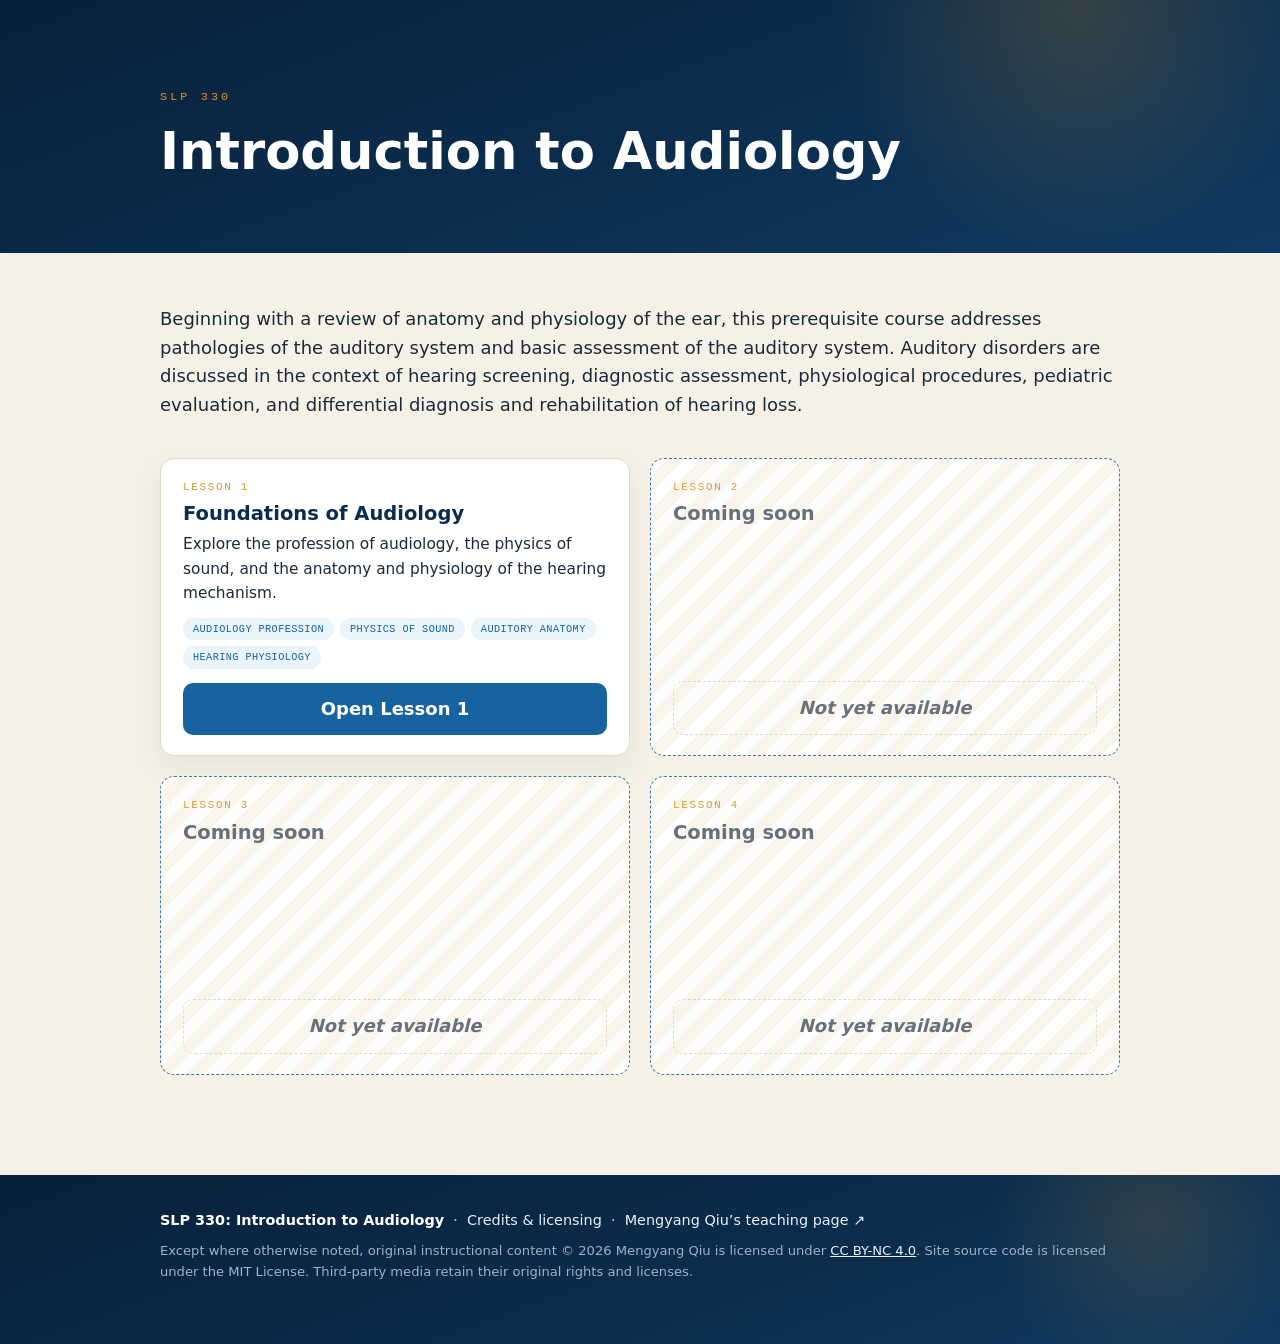
==== index.html @ 19ee7811 "update" ====
<!DOCTYPE html>
<html lang="en">
<head>
<meta charset="utf-8">
<meta name="viewport" content="width=device-width, initial-scale=1">
<title>Intro to Audiology</title>
<meta name="description" content="Open, self-paced study guides for SLP 330: Introduction to Audiology. Ungraded review resources; required coursework is in Moodle.">
<link rel="stylesheet" href="assets/css/course-home.css">
</head>
<body>
<a class="skip" href="#main">Skip to content</a>

<header class="site-header">
  <div class="container">
    <span class="eyebrow">SLP 330</span>
    <h1>Introduction to Audiology</h1>
  </div>
</header>

<main id="main">
  <div class="container">

    <section class="intro" aria-labelledby="intro-h">
      <h2 id="intro-h" class="visually-hidden">About this course</h2>
      <p>Beginning with a review of anatomy and physiology of the ear, this prerequisite course addresses pathologies of the auditory system and basic assessment of the auditory system. Auditory disorders are discussed in the context of hearing screening, diagnostic assessment, physiological procedures, pediatric evaluation, and differential diagnosis and rehabilitation of hearing loss.</p>
    </section>

    <section class="lessons" aria-label="Lessons">
      <div class="card-grid">

        <article class="lcard">
          <span class="lnum">Lesson 1</span>
          <h3>Foundations of Audiology</h3>
          <p class="ldesc">Explore the profession of audiology, the physics of sound, and the anatomy and physiology of the hearing mechanism.</p>
          <ul class="ltopics" aria-label="Topics">
            <li>Audiology profession</li>
            <li>Physics of sound</li>
            <li>Auditory anatomy</li>
            <li>Hearing physiology</li>
          </ul>
          <a class="lcard-action" href="l1/">Open Lesson 1</a>
        </article>

        <article class="lcard soon" aria-label="Lesson 2 — coming soon">
          <span class="lnum">Lesson 2</span>
          <h3>Coming soon</h3>
          <span class="lcard-action disabled" aria-disabled="true">Not yet available</span>
        </article>

        <article class="lcard soon" aria-label="Lesson 3 — coming soon">
          <span class="lnum">Lesson 3</span>
          <h3>Coming soon</h3>
          <span class="lcard-action disabled" aria-disabled="true">Not yet available</span>
        </article>

        <article class="lcard soon" aria-label="Lesson 4 — coming soon">
          <span class="lnum">Lesson 4</span>
          <h3>Coming soon</h3>
          <span class="lcard-action disabled" aria-disabled="true">Not yet available</span>
        </article>

      </div>
    </section>

  </div>
</main>

<footer class="site-footer">
  <div class="container">
    <p class="foot-links"><strong>SLP 330: Introduction to Audiology</strong> &nbsp;&middot;&nbsp; <a href="credits.html">Credits &amp; licensing</a> &nbsp;&middot;&nbsp; <a href="https://mengyang.dev/teaching/">Mengyang Qiu&rsquo;s teaching page &#8599;</a></p>
    <p class="foot-notice">Except where otherwise noted, original instructional content &copy; 2026 Mengyang Qiu is licensed under <a href="https://creativecommons.org/licenses/by-nc/4.0/">CC BY-NC 4.0</a>. Site source code is licensed under the MIT License. Third-party media retain their original rights and licenses.</p>
  </div>
</footer>

</body>
</html>
---- assets/css/course-home.css ----
/* ============================================================
   SLP 330 — Course landing page (self-contained)
   Palette and feel adapted from the Lesson 1 study guide.
   No JavaScript required.
   ============================================================ */
:root{
  --deep-navy:#08203a; --navy:#0B2D4D; --blue-navy:#16639f; --muted-blue:#2E6F9E;
  --light-blue:#EAF4FB; --paper:#F6F1E6; --paper-2:#EFE7D6; --line:#E2D9C5;
  --white:#FFFFFF; --ink:#1b2a3a; --muted:#5d6675; --amber:#dc9329; --teal:#2f7077; --coral:#c0573f;
  --warn:#FBEEDB; --warn-border:#ECD2A0; --focus:#dc9329;
  --shadow:0 12px 30px rgba(20,40,70,.06); --shadow-l:0 1px 2px rgba(7,26,47,.06),0 10px 26px rgba(7,26,47,.10);
  --radius:14px; --maxw:1040px;
  --disp:-apple-system,BlinkMacSystemFont,"Segoe UI",system-ui,Roboto,"Helvetica Neue",Arial,sans-serif;
  --mono:ui-monospace,"SF Mono",Menlo,Consolas,"Cascadia Code","Segoe UI Mono",monospace;
}
*{box-sizing:border-box}
body{margin:0;background:var(--paper);color:var(--ink);font-family:var(--disp);line-height:1.6;
  font-size:clamp(16px,15px + .25vw,18px);-webkit-font-smoothing:antialiased}
h1,h2,h3{font-family:var(--disp);color:var(--navy);line-height:1.18;margin:0 0 .4em;font-weight:600}
p{margin:0 0 1em}
a{color:var(--blue-navy)}
.container{max-width:var(--maxw);margin:0 auto;padding:0 clamp(18px,4vw,40px)}
.skip{position:absolute;left:-999px;top:0;background:var(--deep-navy);color:#fff;padding:10px 16px;border-radius:0 0 8px 0;z-index:50}
.skip:focus{left:0}
:focus-visible{outline:3px solid var(--focus);outline-offset:2px;border-radius:6px}
.visually-hidden{position:absolute!important;width:1px;height:1px;padding:0;margin:-1px;overflow:hidden;clip:rect(0,0,0,0);white-space:nowrap;border:0}

/* header */
.site-header{position:relative;overflow:hidden;background:linear-gradient(160deg,#08203a,#0B2D4D 52%,#103a61);color:#eaf1f8;
  padding:clamp(40px,7vw,80px) 0 clamp(34px,5vw,56px)}
.site-header::after{content:"";position:absolute;right:-6%;bottom:-14%;width:min(56vw,560px);height:min(56vw,560px);
  background:radial-gradient(circle at 50% 50%,rgba(220,147,41,.20),transparent 62%);pointer-events:none}
.site-header .container{position:relative;z-index:1}
.site-header .eyebrow{display:inline-block;font-family:var(--mono);font-size:.74rem;letter-spacing:.26em;
  text-transform:uppercase;color:var(--amber);margin:0 0 14px}
.site-header h1{color:#fff;font-size:clamp(2rem,1.3rem + 3.4vw,3.2rem);margin:0 0 .3em}
.site-header .tagline{color:#cdd9e6;font-size:1.1rem;max-width:60ch;margin:0}

/* intro */
main{padding:clamp(28px,5vw,52px) 0}
.intro{max-width:none}
.notebar{background:var(--light-blue);border:1px solid var(--muted-blue);border-left:4px solid var(--muted-blue);
  border-radius:12px;padding:14px 18px;margin:18px 0 8px}
.notebar ul{margin:.3em 0 0;padding-left:1.1em}
.notebar li{margin:.2em 0}

/* lessons grid */
.lessons{margin-top:38px}
.lessons h2{font-size:1.5rem;margin-bottom:14px}
.card-grid{display:grid;gap:20px;grid-template-columns:repeat(2,1fr);grid-auto-rows:1fr}
@media (max-width:600px){.card-grid{grid-template-columns:1fr;grid-auto-rows:auto}}

.lcard{display:flex;flex-direction:column;background:var(--white);border:1px solid var(--line);
  border-radius:var(--radius);padding:20px 22px;box-shadow:var(--shadow)}
.lcard .lnum{font-family:var(--mono);font-size:.68rem;letter-spacing:.16em;text-transform:uppercase;color:var(--amber);margin-bottom:6px}
.lcard h3{font-size:1.22rem;margin:0 0 .35em}
.lcard .ldesc{color:var(--ink);font-size:.96rem;margin:0 0 12px}
.ltopics{list-style:none;display:flex;flex-wrap:wrap;gap:6px;margin:0 0 14px;padding:0}
.ltopics li{font-family:var(--mono);font-size:.64rem;letter-spacing:.04em;text-transform:uppercase;
  background:var(--light-blue);color:var(--blue-navy);border-radius:999px;padding:3px 10px}
.lmeta{display:flex;flex-wrap:wrap;gap:10px;align-items:center;margin:0 0 16px}
.status{font-family:var(--mono);font-size:.66rem;letter-spacing:.06em;text-transform:uppercase;border-radius:999px;padding:3px 10px}
.status.avail{background:#E9F4EE;color:#2f7d57;border:1px solid #2f7d57}
.status.soon-pill{background:var(--paper-2);color:var(--muted);border:1px solid var(--muted-blue)}
.lmeta .time{font-size:.84rem;color:var(--muted)}
.lcard-action{margin-top:auto;display:inline-flex;align-items:center;justify-content:center;gap:8px;
  background:var(--blue-navy);color:#fff;text-decoration:none;border-radius:10px;padding:12px 18px;font-weight:600;
  min-height:46px;transition:background .15s}
.lcard-action:hover{background:#12568b}

/* coming-soon variant: distinguished by dashed border + label + dimming, not color alone */
.lcard.soon{background:repeating-linear-gradient(135deg,#fff,#fff 12px,#faf6ec 12px,#faf6ec 24px);
  border:1px dashed var(--muted-blue);box-shadow:none;opacity:.92}
.lcard.soon h3{color:var(--muted)}
.lcard-action.disabled{margin-top:auto;display:inline-flex;align-items:center;justify-content:center;
  background:transparent;color:var(--muted);border:1px dashed var(--line);border-radius:10px;padding:12px 18px;
  font-weight:600;font-style:italic;cursor:not-allowed}

/* course navigation */
.course-nav{margin-top:42px;border-top:1px solid var(--line);padding-top:26px}
.course-nav h2{font-size:1.3rem}
.btn{display:inline-flex;align-items:center;gap:8px;background:var(--blue-navy);color:#fff;text-decoration:none;
  border-radius:10px;padding:11px 18px;font-weight:600;min-height:46px}
.btn:hover{background:#12568b}
.btn.sec{background:var(--paper-2);color:var(--navy);border:1px solid var(--line)}
.btn.sec:hover{background:#e6dcc6}
.course-nav .muted{color:var(--muted);font-size:.92rem;margin-top:6px}

/* footer */
.site-footer{position:relative;overflow:hidden;background:linear-gradient(160deg,#08203a,#0B2D4D 60%,#103a61);color:#cdd9e6;padding:34px 0 50px;margin-top:48px;font-size:.9rem}
.site-footer::after{content:"";position:absolute;right:-4%;bottom:-32%;width:min(42vw,360px);height:min(42vw,360px);
  background:radial-gradient(circle at 50% 50%,rgba(220,147,41,.16),transparent 64%);pointer-events:none}
.site-footer .container{position:relative;z-index:1}
.site-footer strong{color:#fff}
.site-footer a{color:#eaf1f8}
.site-footer .foot-links{margin:0 0 8px}
.site-footer .foot-links a{color:#eaf1f8;text-decoration:none}
.site-footer .foot-links a:hover{text-decoration:underline}
.foot-notice{font-size:.82rem;color:#9fb2c6;margin-top:8px}

/* credits & licensing page */
.credits-page main h3{margin-top:1.5em;font-size:1.18rem}
.credits-page .l-credits{padding-left:1.5em;border-left:2px solid var(--line);margin:.4em 0 0}
.credits-page main h4{font-family:var(--disp);color:var(--navy);font-weight:600;font-size:1.06em;margin:1.25em 0 .4em}
.credits-page .l-credits > h4:first-child{margin-top:.3em}
.credits-page main ul{margin:.2em 0 1.1em;padding-left:1.2em}
.credits-page main li{margin:.34em 0}

@media (prefers-reduced-motion:reduce){*{animation:none!important;transition:none!important}}
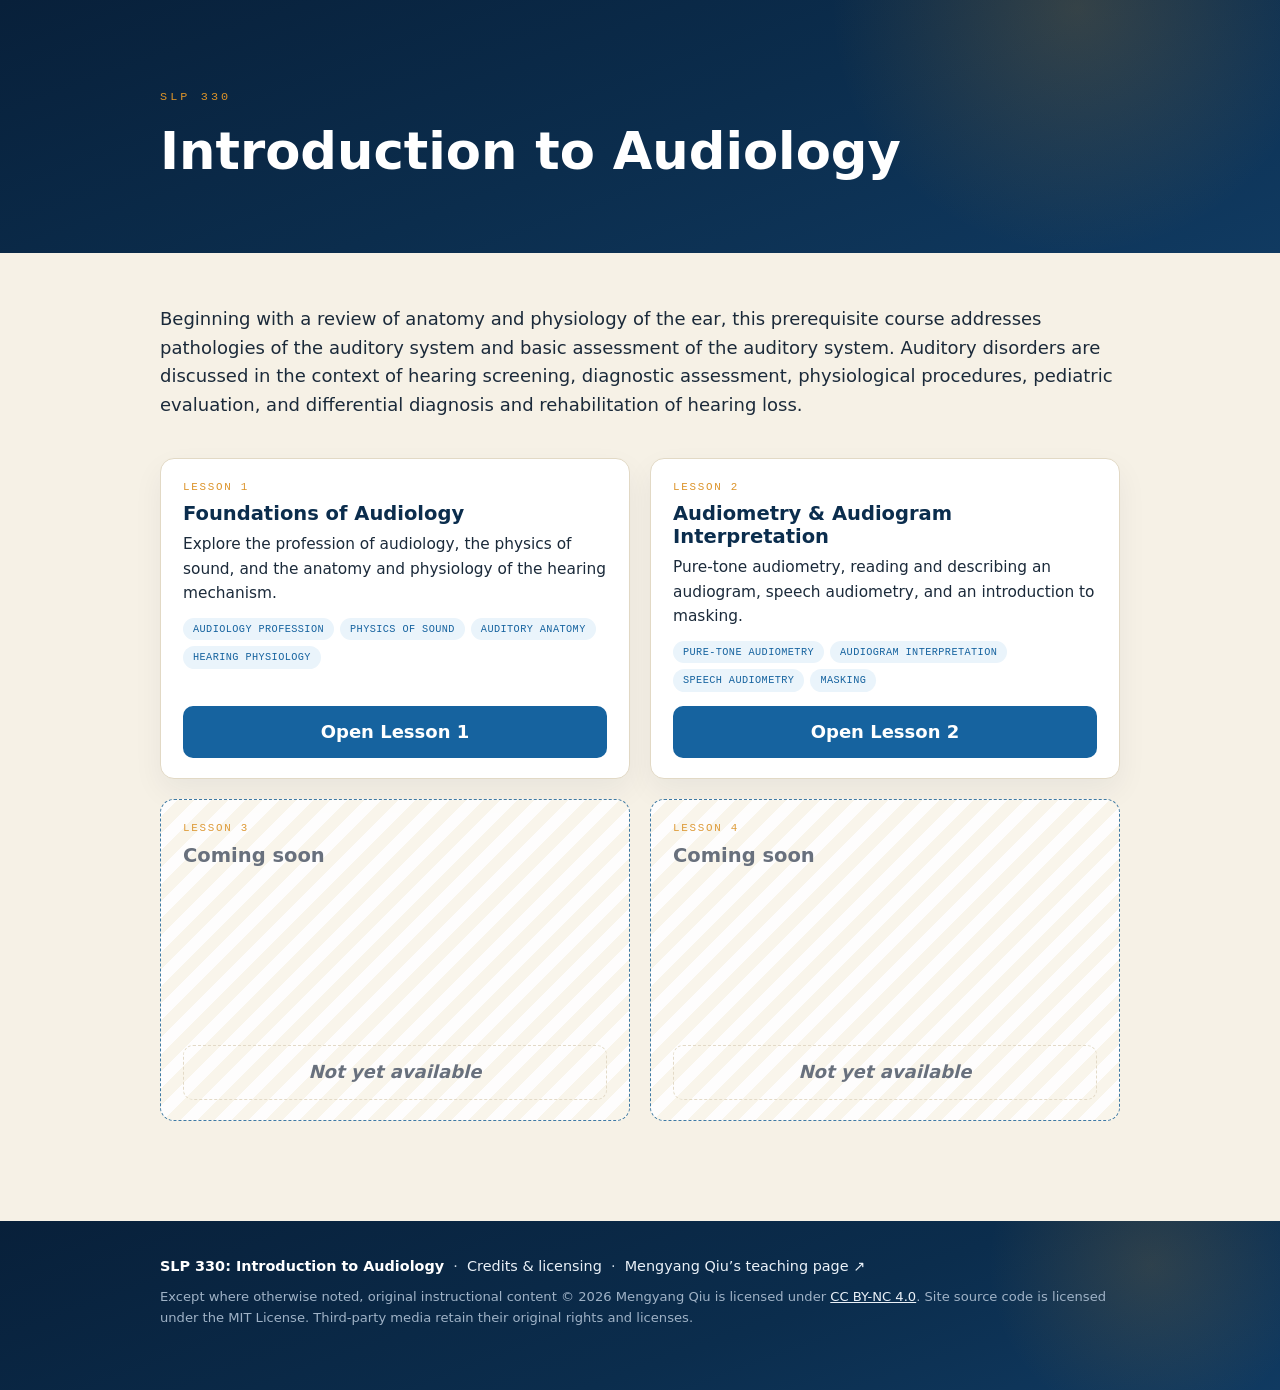
==== commit d70cb3e4: "update L2" ====
--- a/index.html
+++ b/index.html
@@ -4,7 +4,7 @@
 <meta charset="utf-8">
 <meta name="viewport" content="width=device-width, initial-scale=1">
 <title>Intro to Audiology</title>
-<meta name="description" content="Open, self-paced study guides for SLP 330: Introduction to Audiology. Ungraded review resources; required coursework is in Moodle.">
+<meta name="description" content="Open, self-paced study versions for SLP 330: Introduction to Audiology. Ungraded review resources; required coursework is in Moodle.">
 <link rel="stylesheet" href="assets/css/course-home.css">
 </head>
 <body>
@@ -41,10 +41,17 @@
           <a class="lcard-action" href="l1/">Open Lesson 1</a>
         </article>
 
-        <article class="lcard soon" aria-label="Lesson 2 — coming soon">
+        <article class="lcard">
           <span class="lnum">Lesson 2</span>
-          <h3>Coming soon</h3>
-          <span class="lcard-action disabled" aria-disabled="true">Not yet available</span>
+          <h3>Audiometry &amp; Audiogram Interpretation</h3>
+          <p class="ldesc">Pure-tone audiometry, reading and describing an audiogram, speech audiometry, and an introduction to masking.</p>
+          <ul class="ltopics" aria-label="Topics">
+            <li>Pure-tone audiometry</li>
+            <li>Audiogram interpretation</li>
+            <li>Speech audiometry</li>
+            <li>Masking</li>
+          </ul>
+          <a class="lcard-action" href="l2/">Open Lesson 2</a>
         </article>
 
         <article class="lcard soon" aria-label="Lesson 3 — coming soon">
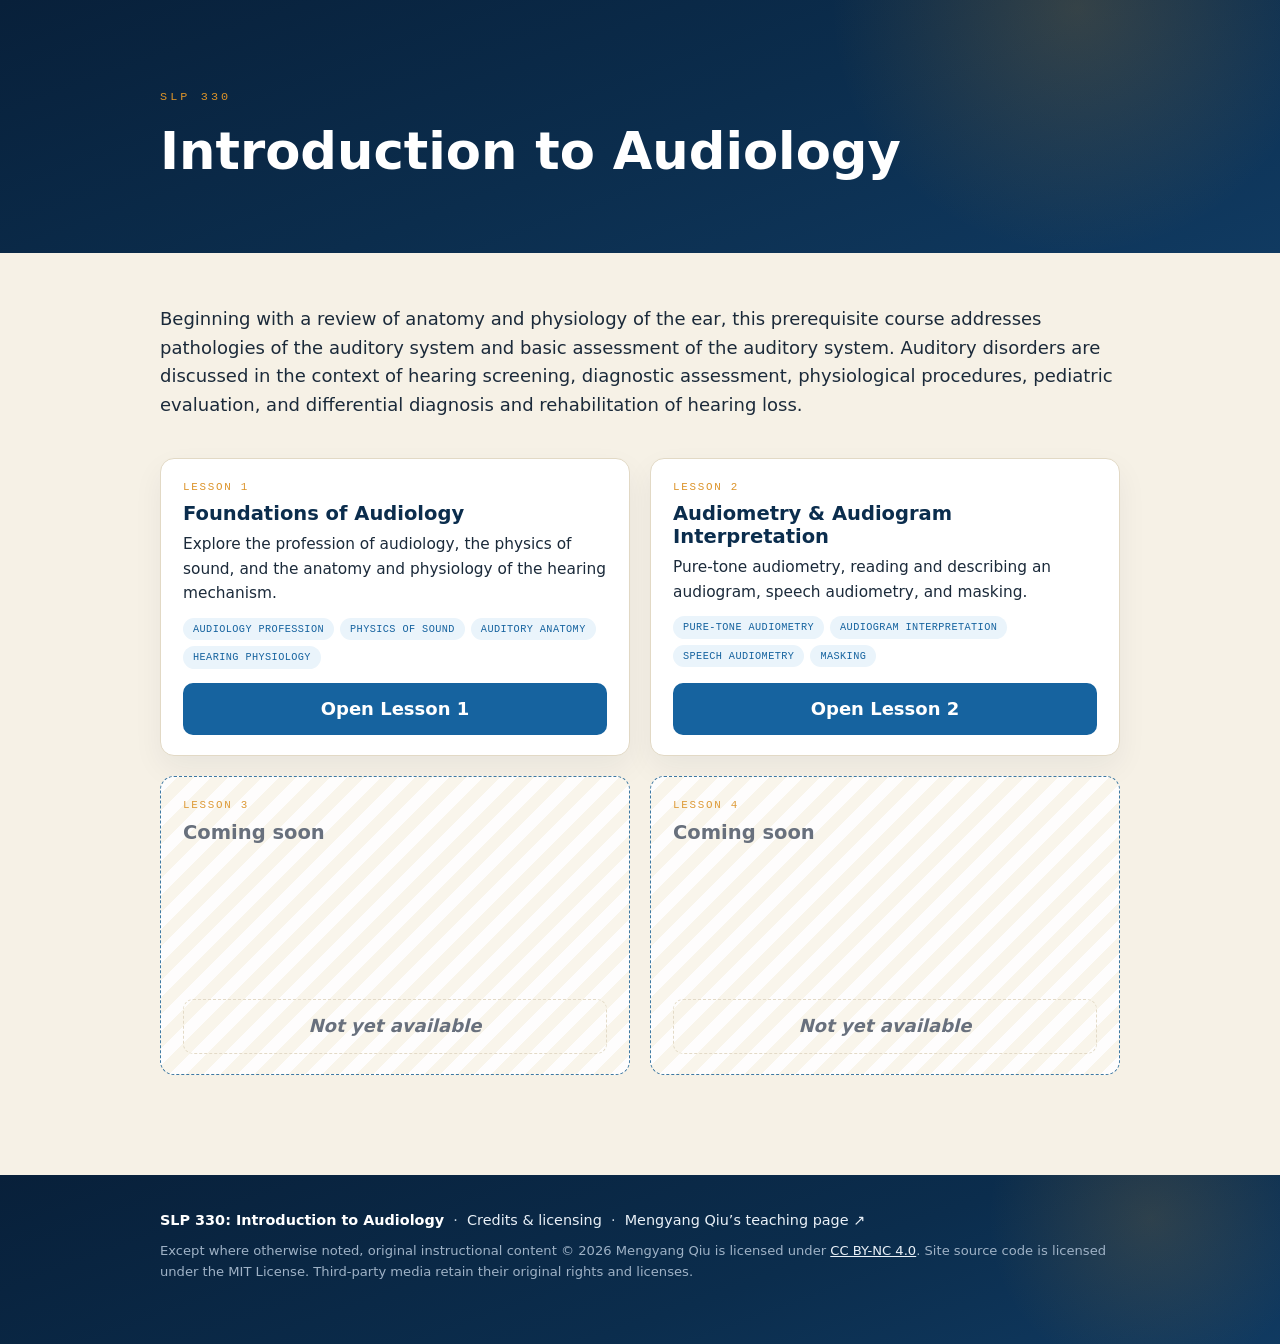
==== commit 2aa26a06: "Update index.html" ====
--- a/index.html
+++ b/index.html
@@ -44,7 +44,7 @@
         <article class="lcard">
           <span class="lnum">Lesson 2</span>
           <h3>Audiometry &amp; Audiogram Interpretation</h3>
-          <p class="ldesc">Pure-tone audiometry, reading and describing an audiogram, speech audiometry, and an introduction to masking.</p>
+          <p class="ldesc">Pure-tone audiometry, reading and describing an audiogram, speech audiometry, and masking.</p>
           <ul class="ltopics" aria-label="Topics">
             <li>Pure-tone audiometry</li>
             <li>Audiogram interpretation</li>
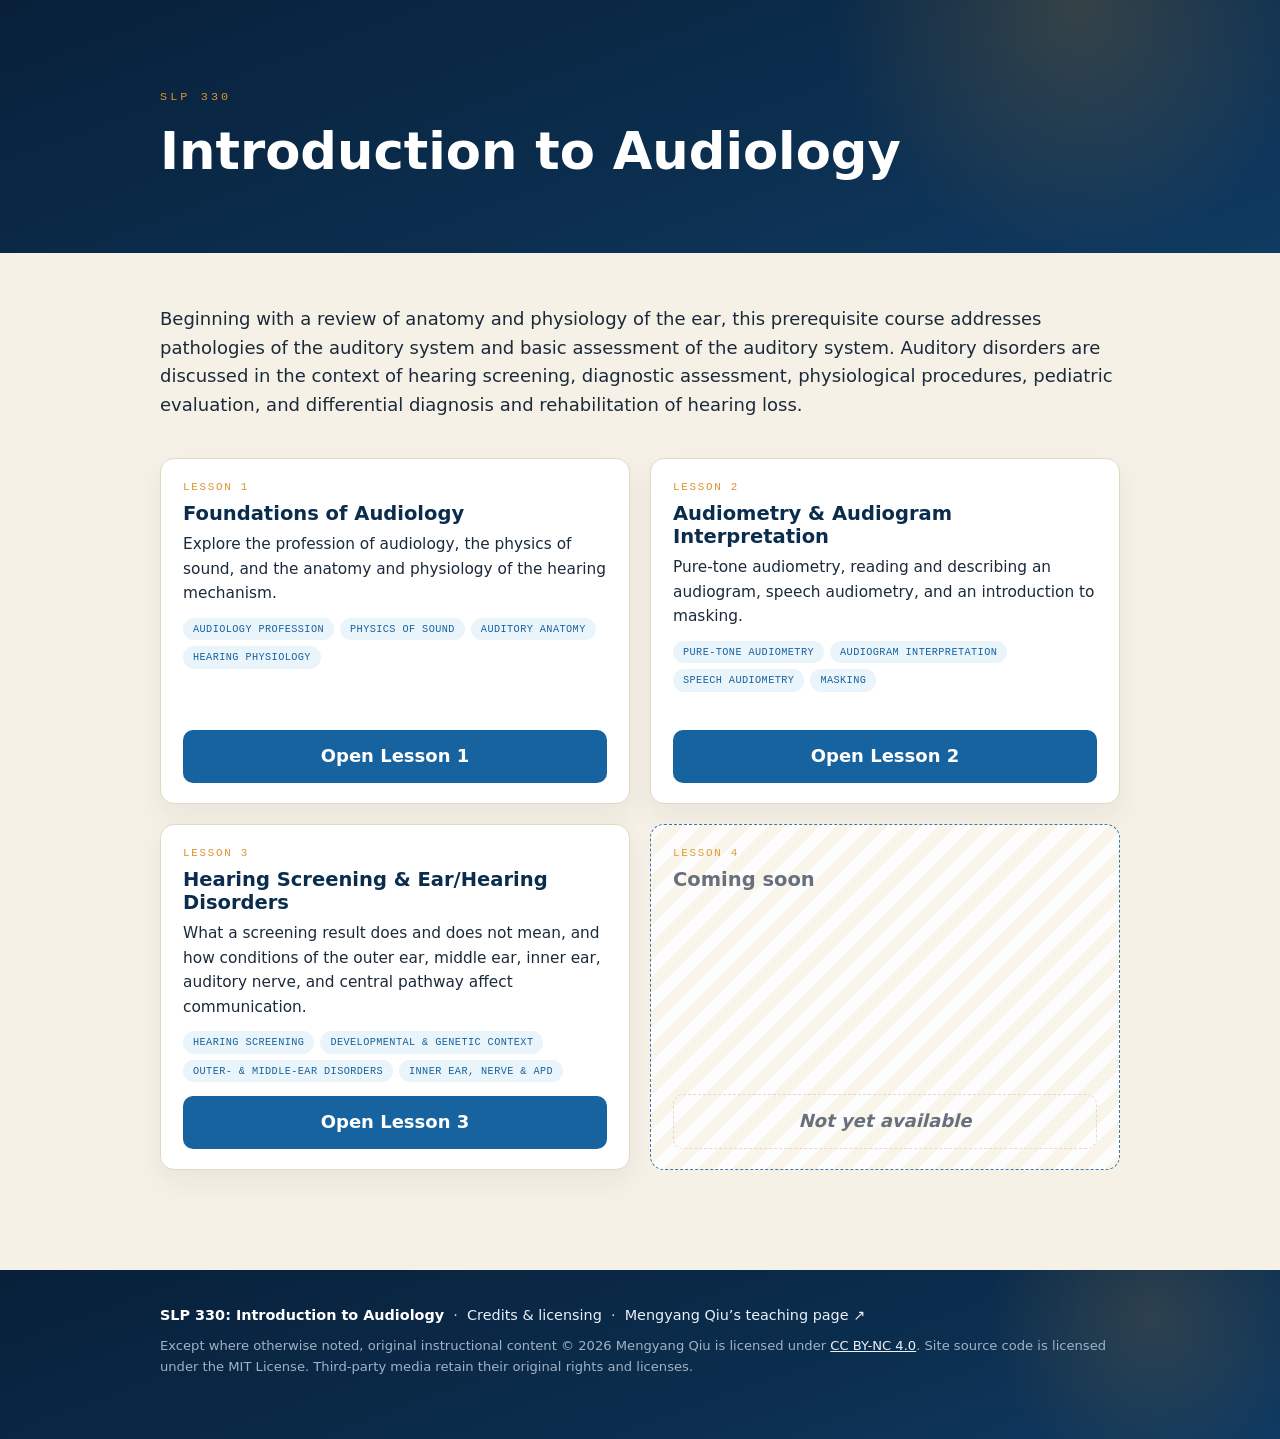
==== commit a381e0a1: "update" ====
--- a/index.html
+++ b/index.html
@@ -44,7 +44,7 @@
         <article class="lcard">
           <span class="lnum">Lesson 2</span>
           <h3>Audiometry &amp; Audiogram Interpretation</h3>
-          <p class="ldesc">Pure-tone audiometry, reading and describing an audiogram, speech audiometry, and masking.</p>
+          <p class="ldesc">Pure-tone audiometry, reading and describing an audiogram, speech audiometry, and an introduction to masking.</p>
           <ul class="ltopics" aria-label="Topics">
             <li>Pure-tone audiometry</li>
             <li>Audiogram interpretation</li>
@@ -54,10 +54,17 @@
           <a class="lcard-action" href="l2/">Open Lesson 2</a>
         </article>
 
-        <article class="lcard soon" aria-label="Lesson 3 — coming soon">
+        <article class="lcard">
           <span class="lnum">Lesson 3</span>
-          <h3>Coming soon</h3>
-          <span class="lcard-action disabled" aria-disabled="true">Not yet available</span>
+          <h3>Hearing Screening &amp; Ear/Hearing Disorders</h3>
+          <p class="ldesc">What a screening result does and does not mean, and how conditions of the outer ear, middle ear, inner ear, auditory nerve, and central pathway affect communication.</p>
+          <ul class="ltopics" aria-label="Topics">
+            <li>Hearing screening</li>
+            <li>Developmental &amp; genetic context</li>
+            <li>Outer- &amp; middle-ear disorders</li>
+            <li>Inner ear, nerve &amp; APD</li>
+          </ul>
+          <a class="lcard-action" href="l3/">Open Lesson 3</a>
         </article>
 
         <article class="lcard soon" aria-label="Lesson 4 — coming soon">
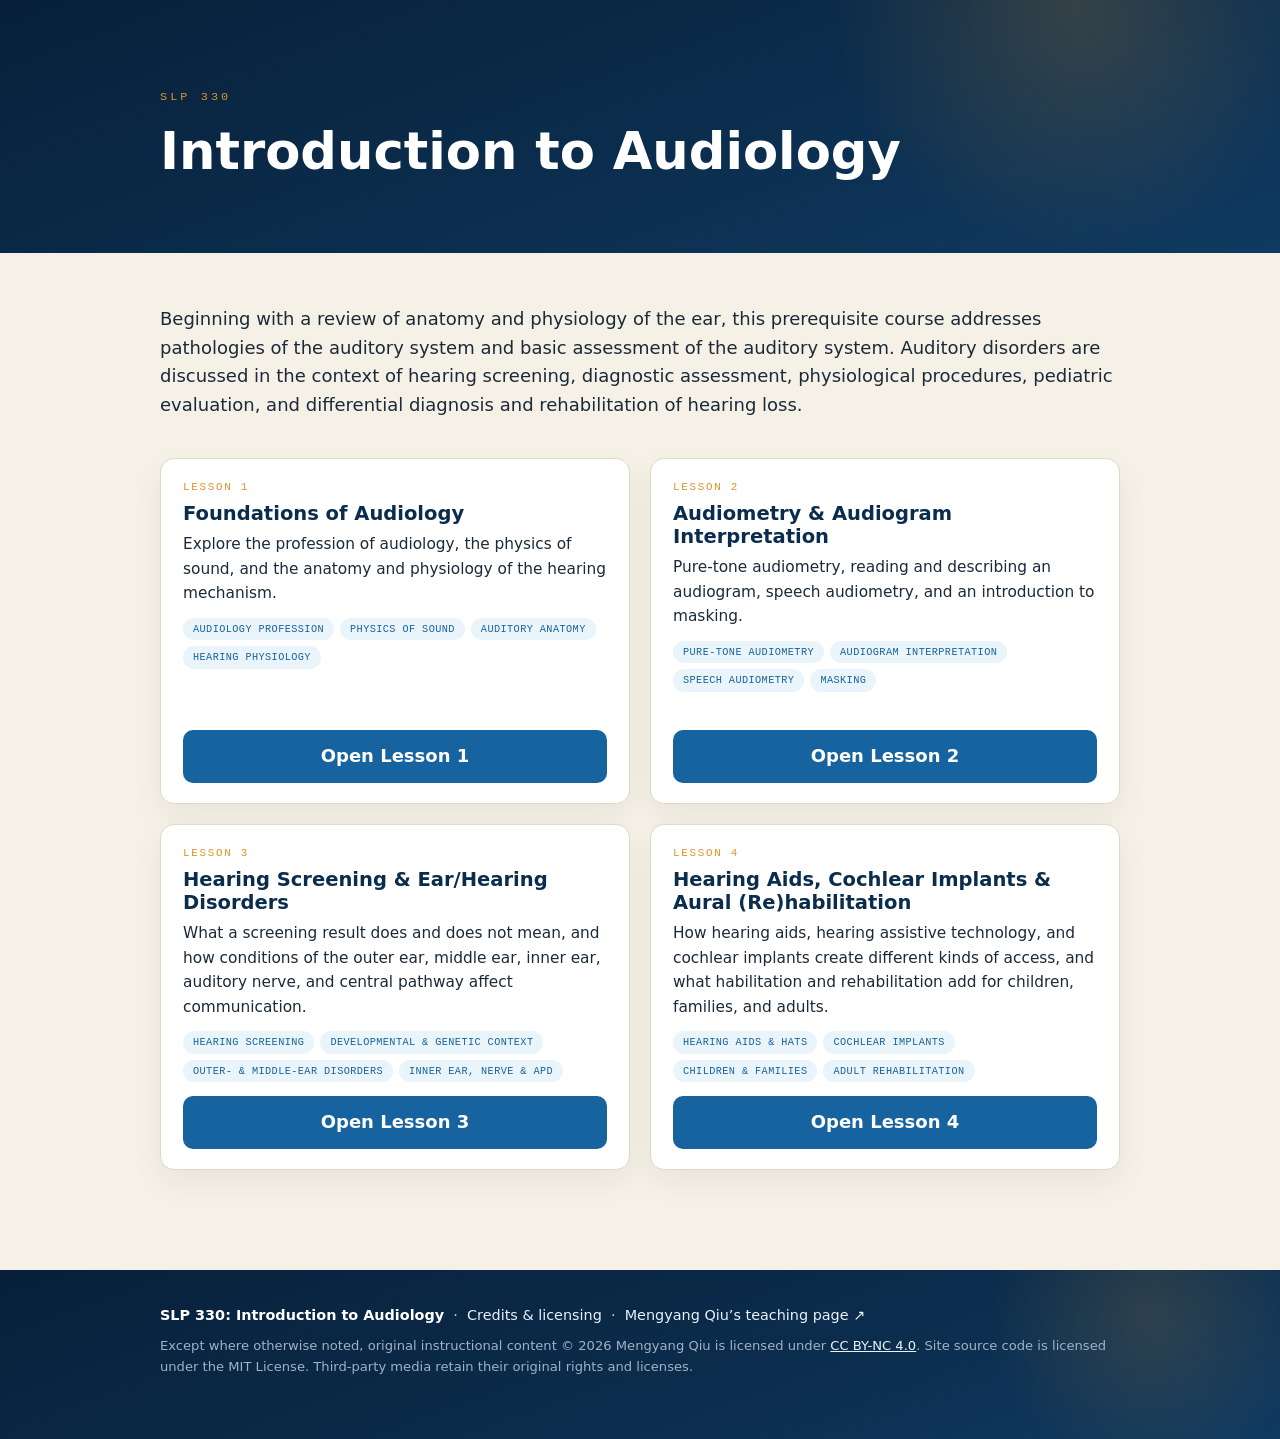
==== commit dd596e95: "update l4" ====
--- a/index.html
+++ b/index.html
@@ -67,10 +67,17 @@
           <a class="lcard-action" href="l3/">Open Lesson 3</a>
         </article>
 
-        <article class="lcard soon" aria-label="Lesson 4 — coming soon">
+        <article class="lcard">
           <span class="lnum">Lesson 4</span>
-          <h3>Coming soon</h3>
-          <span class="lcard-action disabled" aria-disabled="true">Not yet available</span>
+          <h3>Hearing Aids, Cochlear Implants &amp; Aural (Re)habilitation</h3>
+          <p class="ldesc">How hearing aids, hearing assistive technology, and cochlear implants create different kinds of access, and what habilitation and rehabilitation add for children, families, and adults.</p>
+          <ul class="ltopics" aria-label="Topics">
+            <li>Hearing aids &amp; HATS</li>
+            <li>Cochlear implants</li>
+            <li>Children &amp; families</li>
+            <li>Adult rehabilitation</li>
+          </ul>
+          <a class="lcard-action" href="l4/">Open Lesson 4</a>
         </article>
 
       </div>
